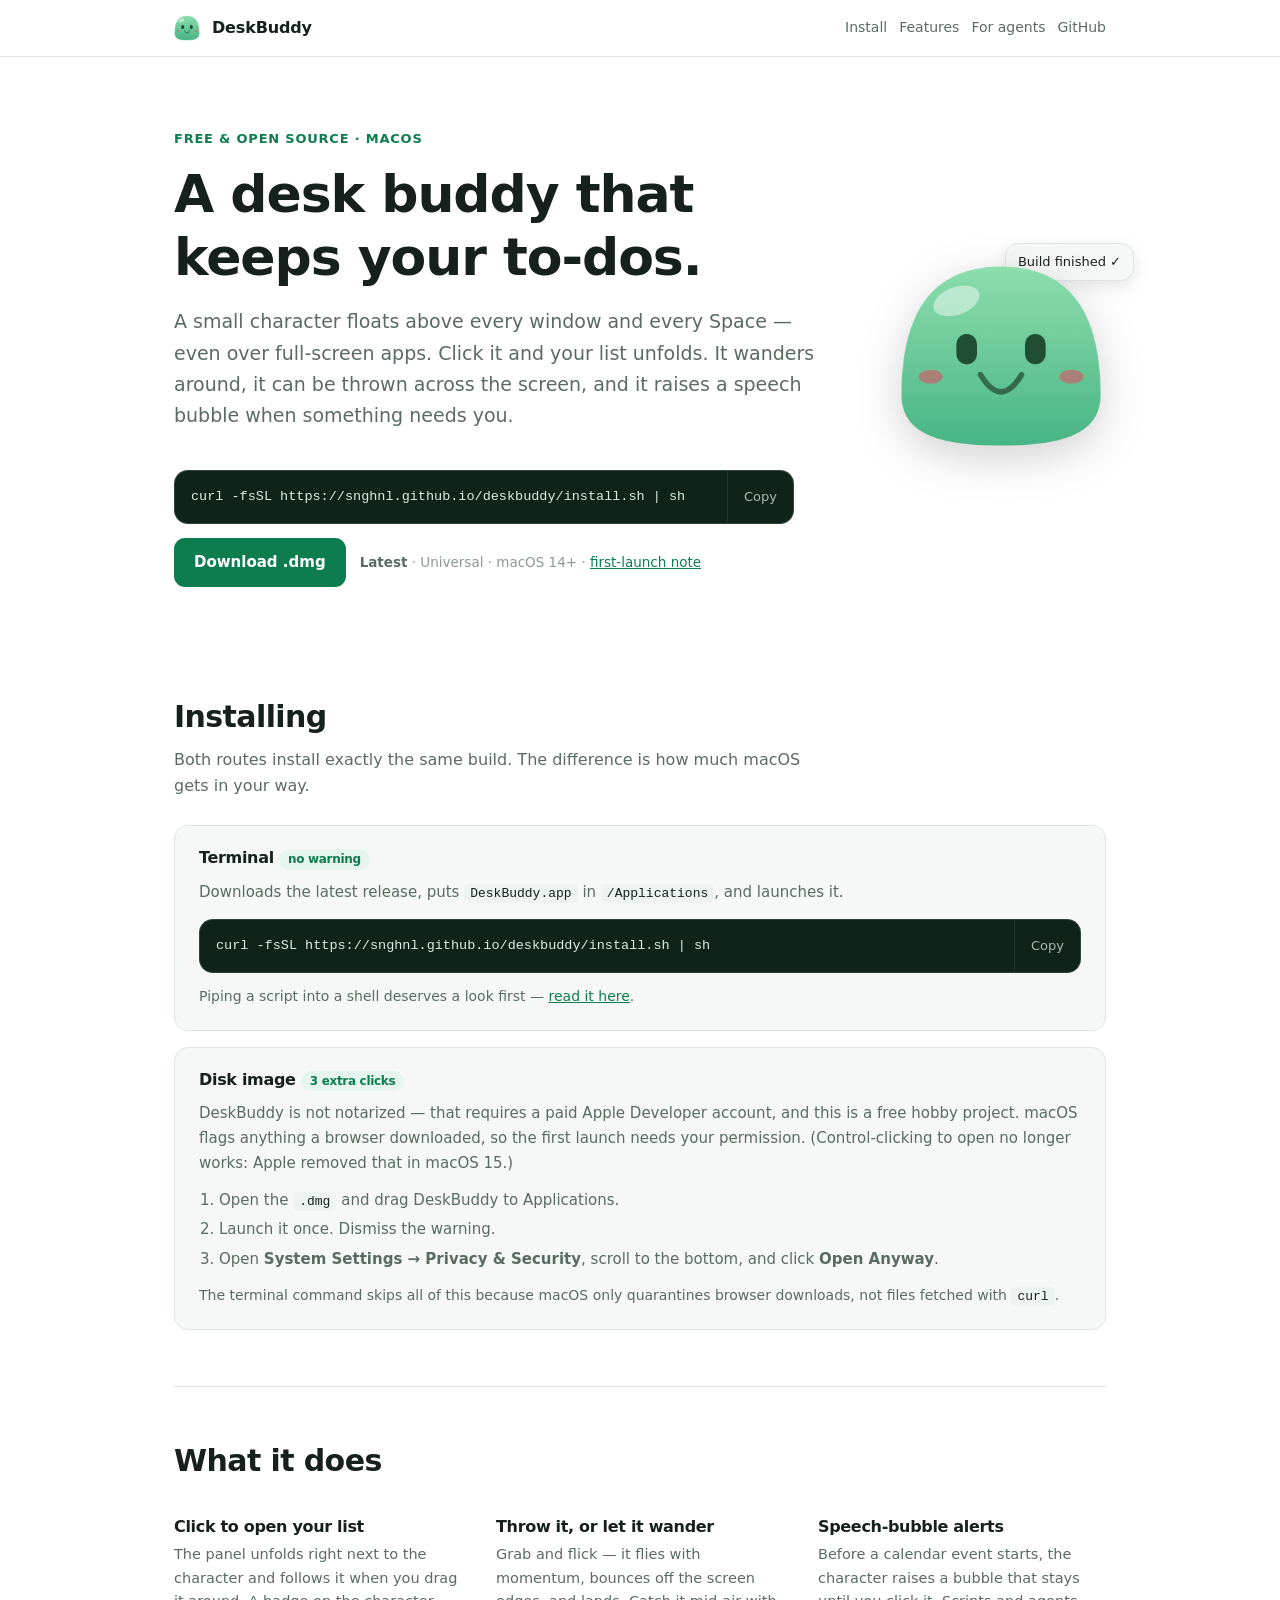
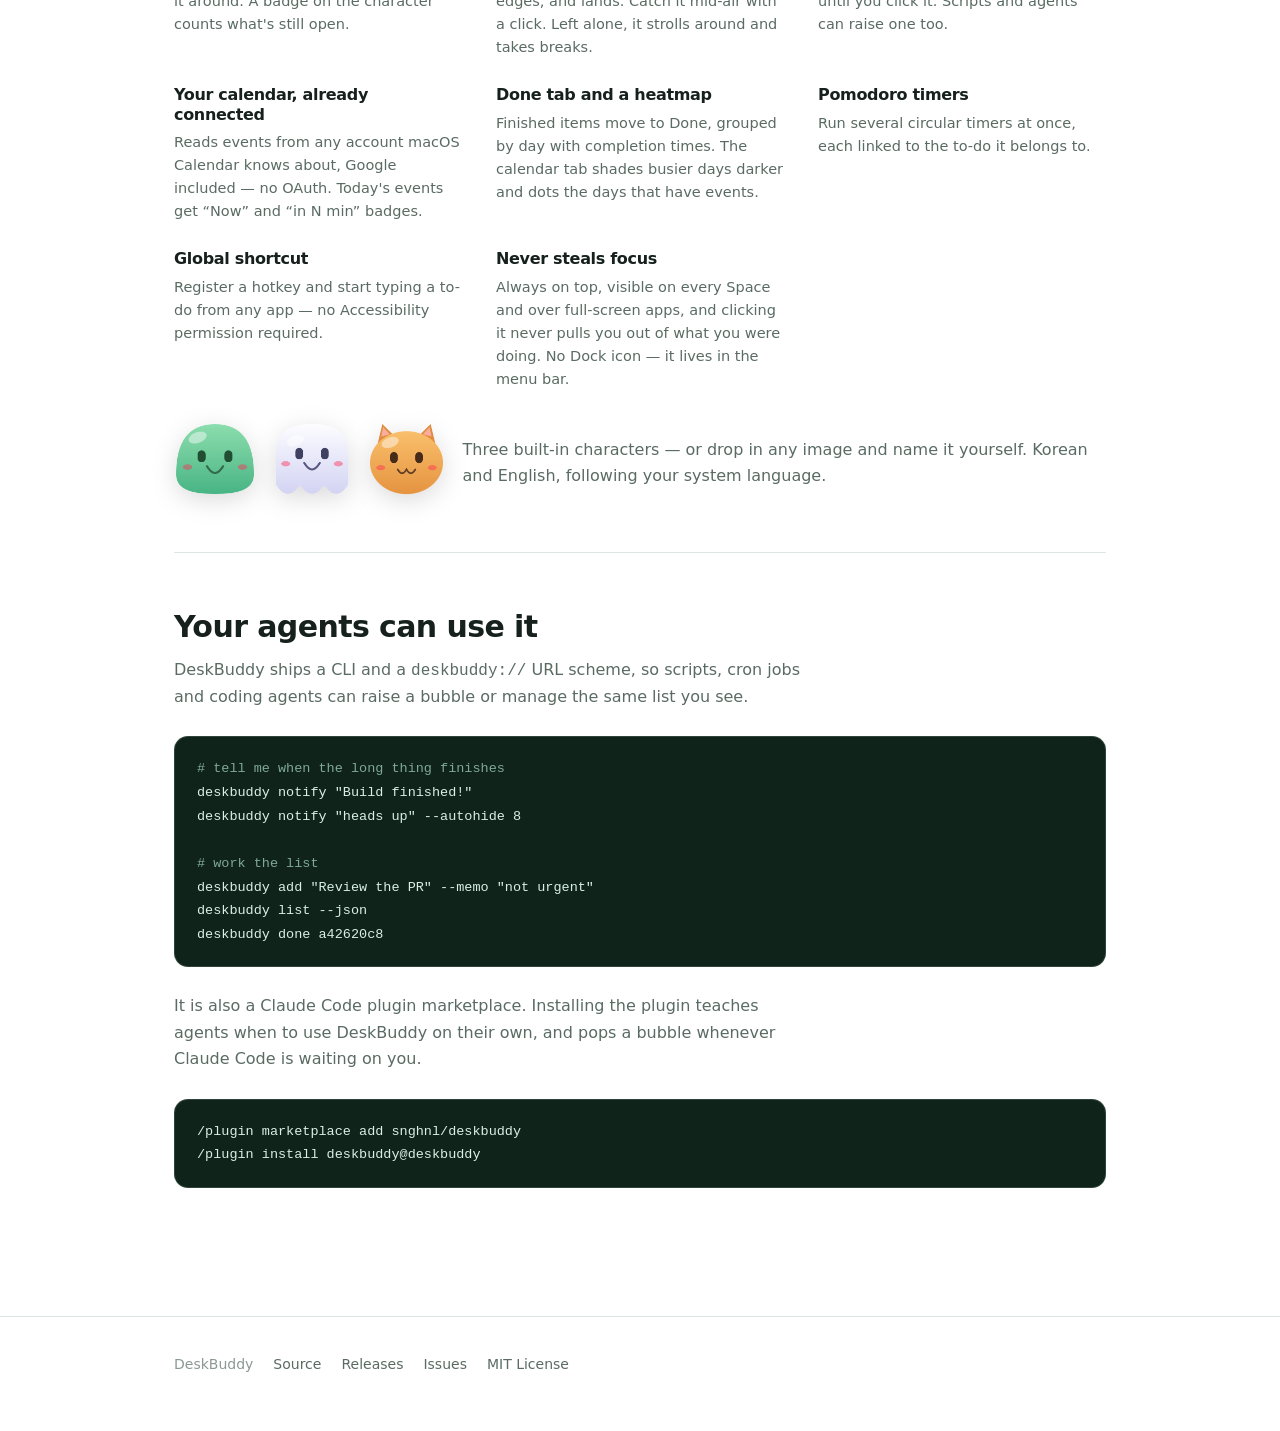
==== docs/index.html @ 6f61ee78 "Ship a .dmg and a website Distribution so far was a zip plus README instructions that no longer work" ====
<!doctype html>
<html lang="en">
<head>
<meta charset="utf-8">
<meta name="viewport" content="width=device-width, initial-scale=1">
<title>DeskBuddy — a desk buddy for your Mac that keeps your to-dos</title>
<meta name="description" content="A small character floats above every window and Space on macOS. Click it and your to-do list unfolds. Free, open source, and scriptable from the command line.">
<link rel="icon" href="assets/slime.png">
<link rel="apple-touch-icon" href="assets/slime.png">
<meta property="og:type" content="website">
<meta property="og:title" content="DeskBuddy">
<meta property="og:description" content="A small character floats above every window and Space on macOS. Click it and your to-do list unfolds.">
<meta property="og:image" content="https://snghnl.github.io/deskbuddy/assets/og.jpg">
<meta property="og:url" content="https://snghnl.github.io/deskbuddy/">
<meta name="twitter:card" content="summary_large_image">

<style>
:root {
  color-scheme: light dark;
  --bg: #ffffff;
  --bg-soft: #f6f8f7;
  --bg-sunk: #eef2f0;
  --fg: #16201c;
  --fg-dim: #5a6b63;
  --fg-faint: #8a9993;
  --line: #dfe6e2;
  --accent: #0d7d4f;
  --accent-fg: #ffffff;
  --accent-soft: #e6f5ee;
  --code-bg: #10231b;
  --code-fg: #d8efe4;
  --radius: 14px;
  --maxw: 980px;
}
@media (prefers-color-scheme: dark) {
  :root {
    --bg: #0e1412;
    --bg-soft: #141c19;
    --bg-sunk: #1a2421;
    --fg: #e8f0ec;
    --fg-dim: #a3b3ab;
    --fg-faint: #788880;
    --line: #26332e;
    --accent: #58cf96;
    --accent-fg: #06180f;
    --accent-soft: #153023;
    --code-bg: #08120e;
    --code-fg: #cfe9dd;
  }
}

* { box-sizing: border-box; }
html { scroll-behavior: smooth; }
@media (prefers-reduced-motion: reduce) { html { scroll-behavior: auto; } }

body {
  margin: 0;
  background: var(--bg);
  color: var(--fg);
  font: 16px/1.65 -apple-system, BlinkMacSystemFont, "SF Pro Text", "Segoe UI", system-ui, sans-serif;
  -webkit-font-smoothing: antialiased;
}
.wrap { max-width: var(--maxw); margin: 0 auto; padding: 0 24px; }
a { color: var(--accent); }
h1, h2, h3 { line-height: 1.2; letter-spacing: -0.02em; margin: 0; }
code, kbd { font-family: ui-monospace, SFMono-Regular, "SF Mono", Menlo, monospace; }

/* ---- nav ---- */
nav {
  position: sticky; top: 0; z-index: 10;
  background: color-mix(in srgb, var(--bg) 88%, transparent);
  backdrop-filter: saturate(160%) blur(12px);
  border-bottom: 1px solid var(--line);
}
nav .wrap { display: flex; align-items: center; gap: 12px; height: 56px; }
nav img { width: 26px; height: 26px; }
nav .name { font-weight: 650; letter-spacing: -0.01em; }
.spacer { flex: 1; }
nav a { color: var(--fg-dim); text-decoration: none; font-size: 14px; font-weight: 500; }
nav a:hover { color: var(--fg); }

/* ---- hero ---- */
header { padding: 68px 0 56px; }
.hero { display: grid; grid-template-columns: 1fr auto; gap: 48px; align-items: center; }
@media (max-width: 760px) { .hero { grid-template-columns: 1fr; gap: 28px; } }

.eyebrow {
  display: inline-block; font-size: 13px; font-weight: 600; letter-spacing: 0.06em;
  text-transform: uppercase; color: var(--accent); margin-bottom: 14px;
}
h1 { font-size: clamp(34px, 5.2vw, 52px); font-weight: 700; }
.lede { font-size: clamp(17px, 2vw, 19px); color: var(--fg-dim); margin: 18px 0 0; max-width: 34em; }

/* the character, floating the way it does on screen */
.buddy { position: relative; width: 210px; justify-self: center; }
.buddy img { width: 100%; display: block; filter: drop-shadow(0 12px 22px rgb(0 0 0 / 0.18)); animation: bob 3.6s ease-in-out infinite; }
.buddy .bubble {
  position: absolute; top: -18px; right: -28px;
  background: var(--bg-soft); border: 1px solid var(--line); color: var(--fg);
  border-radius: 13px; padding: 7px 12px; font-size: 13px; white-space: nowrap;
  box-shadow: 0 6px 18px rgb(0 0 0 / 0.10); animation: bob 3.6s ease-in-out infinite 0.25s;
}
.buddy .bubble::after {
  content: ""; position: absolute; left: 16px; bottom: -6px; width: 10px; height: 10px;
  background: var(--bg-soft); border-right: 1px solid var(--line); border-bottom: 1px solid var(--line);
  transform: rotate(45deg);
}
@keyframes bob { 0%, 100% { transform: translateY(0); } 50% { transform: translateY(-9px); } }
@media (prefers-reduced-motion: reduce) { .buddy img, .buddy .bubble { animation: none; } }

/* ---- install ---- */
.install { margin-top: 38px; display: grid; gap: 14px; max-width: 620px; }

.cmd {
  display: flex; align-items: stretch; gap: 0;
  background: var(--code-bg); border-radius: var(--radius); overflow: hidden;
  border: 1px solid color-mix(in srgb, var(--code-fg) 16%, transparent);
}
.cmd code {
  flex: 1; min-width: 0; padding: 15px 16px; color: var(--code-fg); font-size: 13.5px;
  overflow-x: auto; white-space: nowrap; scrollbar-width: none;
}
.cmd code::-webkit-scrollbar { display: none; }
.cmd button {
  flex: none; border: 0; border-left: 1px solid rgb(255 255 255 / 0.10);
  background: transparent; color: var(--code-fg); padding: 0 16px; cursor: pointer;
  font: inherit; font-size: 13px; opacity: 0.75;
}
.cmd button:hover { opacity: 1; background: rgb(255 255 255 / 0.06); }

.row { display: flex; flex-wrap: wrap; align-items: center; gap: 14px; }
.btn {
  display: inline-flex; align-items: center; gap: 9px;
  background: var(--accent); color: var(--accent-fg); text-decoration: none;
  font-weight: 600; font-size: 15px; padding: 12px 20px; border-radius: 11px;
  transition: transform 0.12s ease, filter 0.12s ease;
}
.btn:hover { filter: brightness(1.07); transform: translateY(-1px); }
.btn.ghost {
  background: transparent; color: var(--fg); border: 1px solid var(--line); font-weight: 500;
}
.meta { font-size: 13.5px; color: var(--fg-faint); }
.meta b { color: var(--fg-dim); font-weight: 600; }

.tag {
  display: inline-block; font-size: 12px; font-weight: 600; padding: 3px 9px;
  border-radius: 999px; background: var(--accent-soft); color: var(--accent);
}

/* ---- sections ---- */
section { padding: 56px 0; border-top: 1px solid var(--line); }
section:first-of-type { border-top: 0; }
h2 { font-size: clamp(24px, 3.4vw, 30px); font-weight: 680; }
.sub { color: var(--fg-dim); margin: 12px 0 0; max-width: 40em; }

.note + .note { margin-top: 16px; }
.note {
  margin-top: 26px; background: var(--bg-soft); border: 1px solid var(--line);
  border-radius: var(--radius); padding: 22px 24px;
}
.note h3 { font-size: 16px; font-weight: 640; }
.note p { margin: 10px 0 0; color: var(--fg-dim); font-size: 15px; }
.note ol { margin: 12px 0 0; padding-left: 20px; color: var(--fg-dim); font-size: 15px; }
.note li { margin: 5px 0; }
.note :is(p, li) code { background: var(--bg-sunk); padding: 2px 6px; border-radius: 5px; font-size: 13px; color: var(--fg); }

.grid { display: grid; grid-template-columns: repeat(auto-fit, minmax(250px, 1fr)); gap: 26px 34px; margin-top: 38px; }
.feat h3 { font-size: 16px; font-weight: 640; }
.feat p { margin: 7px 0 0; color: var(--fg-dim); font-size: 14.5px; line-height: 1.6; }

pre {
  background: var(--code-bg); color: var(--code-fg); border-radius: var(--radius);
  padding: 20px 22px; overflow-x: auto; font-size: 13.5px; line-height: 1.75; margin: 26px 0 0;
  border: 1px solid color-mix(in srgb, var(--code-fg) 16%, transparent);
}
pre .c { color: #7fa896; }

.chars { display: flex; gap: 18px; align-items: flex-end; margin-top: 30px; }
.chars img { height: 74px; filter: drop-shadow(0 6px 12px rgb(0 0 0 / 0.14)); }

footer { border-top: 1px solid var(--line); margin-top: 72px; padding: 36px 0 56px; color: var(--fg-faint); font-size: 14px; }
footer .wrap { display: flex; flex-wrap: wrap; gap: 8px 20px; align-items: center; }
footer a { color: var(--fg-dim); text-decoration: none; }
footer a:hover { color: var(--fg); text-decoration: underline; }

:focus-visible { outline: 2px solid var(--accent); outline-offset: 3px; border-radius: 4px; }
</style>
</head>
<body>

<nav>
  <div class="wrap">
    <img src="assets/slime.png" alt="">
    <span class="name">DeskBuddy</span>
    <span class="spacer"></span>
    <a href="#install">Install</a>
    <a href="#features">Features</a>
    <a href="#agents">For agents</a>
    <a href="https://github.com/snghnl/deskbuddy">GitHub</a>
  </div>
</nav>

<header>
  <div class="wrap hero">
    <div>
      <span class="eyebrow">Free &amp; open source · macOS</span>
      <h1>A desk buddy that keeps your to-dos.</h1>
      <p class="lede">
        A small character floats above every window and every Space — even over full-screen
        apps. Click it and your list unfolds. It wanders around, it can be thrown across the
        screen, and it raises a speech bubble when something needs you.
      </p>

      <div class="install">
        <div class="cmd">
          <code id="oneliner">curl -fsSL https://snghnl.github.io/deskbuddy/install.sh | sh</code>
          <button type="button" data-copy="#oneliner">Copy</button>
        </div>
        <div class="row">
          <a class="btn" href="https://github.com/snghnl/deskbuddy/releases/latest/download/DeskBuddy.dmg">
            Download .dmg
          </a>
          <span class="meta">
            <b id="version">Latest</b> · Universal · macOS 14+ ·
            <a href="#install">first-launch note</a>
          </span>
        </div>
      </div>
    </div>

    <div class="buddy">
      <div class="bubble">Build finished ✓</div>
      <img src="assets/slime.png" alt="DeskBuddy's slime character, smiling">
    </div>
  </div>
</header>

<div class="wrap">

<section id="install">
  <h2>Installing</h2>
  <p class="sub">
    Both routes install exactly the same build. The difference is how much macOS gets in your way.
  </p>

  <div class="note">
    <h3>Terminal <span class="tag">no warning</span></h3>
    <p>
      Downloads the latest release, puts <code>DeskBuddy.app</code> in <code>/Applications</code>,
      and launches it.
    </p>
    <div class="cmd" style="margin-top:14px">
      <code id="oneliner2">curl -fsSL https://snghnl.github.io/deskbuddy/install.sh | sh</code>
      <button type="button" data-copy="#oneliner2">Copy</button>
    </div>
    <p style="margin-top:12px; font-size:14px">
      Piping a script into a shell deserves a look first —
      <a href="https://github.com/snghnl/deskbuddy/blob/main/docs/install.sh">read it here</a>.
    </p>
  </div>

  <div class="note">
    <h3>Disk image <span class="tag">3 extra clicks</span></h3>
    <p>
      DeskBuddy is not notarized — that requires a paid Apple Developer account, and this is a
      free hobby project. macOS flags anything a browser downloaded, so the first launch needs
      your permission. (Control-clicking to open no longer works: Apple removed that in macOS 15.)
    </p>
    <ol>
      <li>Open the <code>.dmg</code> and drag DeskBuddy to Applications.</li>
      <li>Launch it once. Dismiss the warning.</li>
      <li>Open <b>System Settings → Privacy &amp; Security</b>, scroll to the bottom, and click
        <b>Open Anyway</b>.</li>
    </ol>
    <p style="margin-top:12px; font-size:14px">
      The terminal command skips all of this because macOS only quarantines browser downloads,
      not files fetched with <code>curl</code>.
    </p>
  </div>
</section>

<section id="features">
  <h2>What it does</h2>
  <div class="grid">
    <div class="feat">
      <h3>Click to open your list</h3>
      <p>The panel unfolds right next to the character and follows it when you drag it around.
        A badge on the character counts what's still open.</p>
    </div>
    <div class="feat">
      <h3>Throw it, or let it wander</h3>
      <p>Grab and flick — it flies with momentum, bounces off the screen edges, and lands.
        Catch it mid-air with a click. Left alone, it strolls around and takes breaks.</p>
    </div>
    <div class="feat">
      <h3>Speech-bubble alerts</h3>
      <p>Before a calendar event starts, the character raises a bubble that stays until you
        click it. Scripts and agents can raise one too.</p>
    </div>
    <div class="feat">
      <h3>Your calendar, already connected</h3>
      <p>Reads events from any account macOS Calendar knows about, Google included — no OAuth.
        Today's events get “Now” and “in N min” badges.</p>
    </div>
    <div class="feat">
      <h3>Done tab and a heatmap</h3>
      <p>Finished items move to Done, grouped by day with completion times. The calendar tab
        shades busier days darker and dots the days that have events.</p>
    </div>
    <div class="feat">
      <h3>Pomodoro timers</h3>
      <p>Run several circular timers at once, each linked to the to-do it belongs to.</p>
    </div>
    <div class="feat">
      <h3>Global shortcut</h3>
      <p>Register a hotkey and start typing a to-do from any app — no Accessibility permission
        required.</p>
    </div>
    <div class="feat">
      <h3>Never steals focus</h3>
      <p>Always on top, visible on every Space and over full-screen apps, and clicking it never
        pulls you out of what you were doing. No Dock icon — it lives in the menu bar.</p>
    </div>
  </div>

  <div class="chars">
    <img src="assets/slime.png" alt="Slime character">
    <img src="assets/ghost.png" alt="Ghost character">
    <img src="assets/cat.png" alt="Cat character">
    <p class="sub" style="margin:0 0 6px">Three built-in characters — or drop in any image and
      name it yourself. Korean and English, following your system language.</p>
  </div>
</section>

<section id="agents">
  <h2>Your agents can use it</h2>
  <p class="sub">
    DeskBuddy ships a CLI and a <code>deskbuddy://</code> URL scheme, so scripts, cron jobs and
    coding agents can raise a bubble or manage the same list you see.
  </p>

<pre><span class="c"># tell me when the long thing finishes</span>
deskbuddy notify "Build finished!"
deskbuddy notify "heads up" --autohide 8

<span class="c"># work the list</span>
deskbuddy add "Review the PR" --memo "not urgent"
deskbuddy list --json
deskbuddy done a42620c8</pre>

  <p class="sub" style="margin-top:26px">
    It is also a Claude Code plugin marketplace. Installing the plugin teaches agents when to
    use DeskBuddy on their own, and pops a bubble whenever Claude Code is waiting on you.
  </p>

<pre>/plugin marketplace add snghnl/deskbuddy
/plugin install deskbuddy@deskbuddy</pre>
</section>

</div>

<footer>
  <div class="wrap">
    <span>DeskBuddy</span>
    <a href="https://github.com/snghnl/deskbuddy">Source</a>
    <a href="https://github.com/snghnl/deskbuddy/releases">Releases</a>
    <a href="https://github.com/snghnl/deskbuddy/issues">Issues</a>
    <a href="https://github.com/snghnl/deskbuddy/blob/main/LICENSE">MIT License</a>
    <span class="spacer"></span>
  </div>
</footer>

<script>
// Copy buttons. If the clipboard API is unavailable the command is still selectable.
for (const btn of document.querySelectorAll("[data-copy]")) {
  btn.addEventListener("click", async () => {
    const text = document.querySelector(btn.dataset.copy).textContent.trim();
    try {
      await navigator.clipboard.writeText(text);
      const was = btn.textContent;
      btn.textContent = "Copied";
      setTimeout(() => { btn.textContent = was; }, 1400);
    } catch {
      btn.textContent = "Press ⌘C";
    }
  });
}

// Show the latest version. Purely decorative — the download link is static, so a
// rate-limited or offline API call costs nothing.
fetch("https://api.github.com/repos/snghnl/deskbuddy/releases/latest")
  .then((r) => (r.ok ? r.json() : Promise.reject()))
  .then((d) => { if (d.tag_name) document.getElementById("version").textContent = d.tag_name; })
  .catch(() => {});
</script>

</body>
</html>
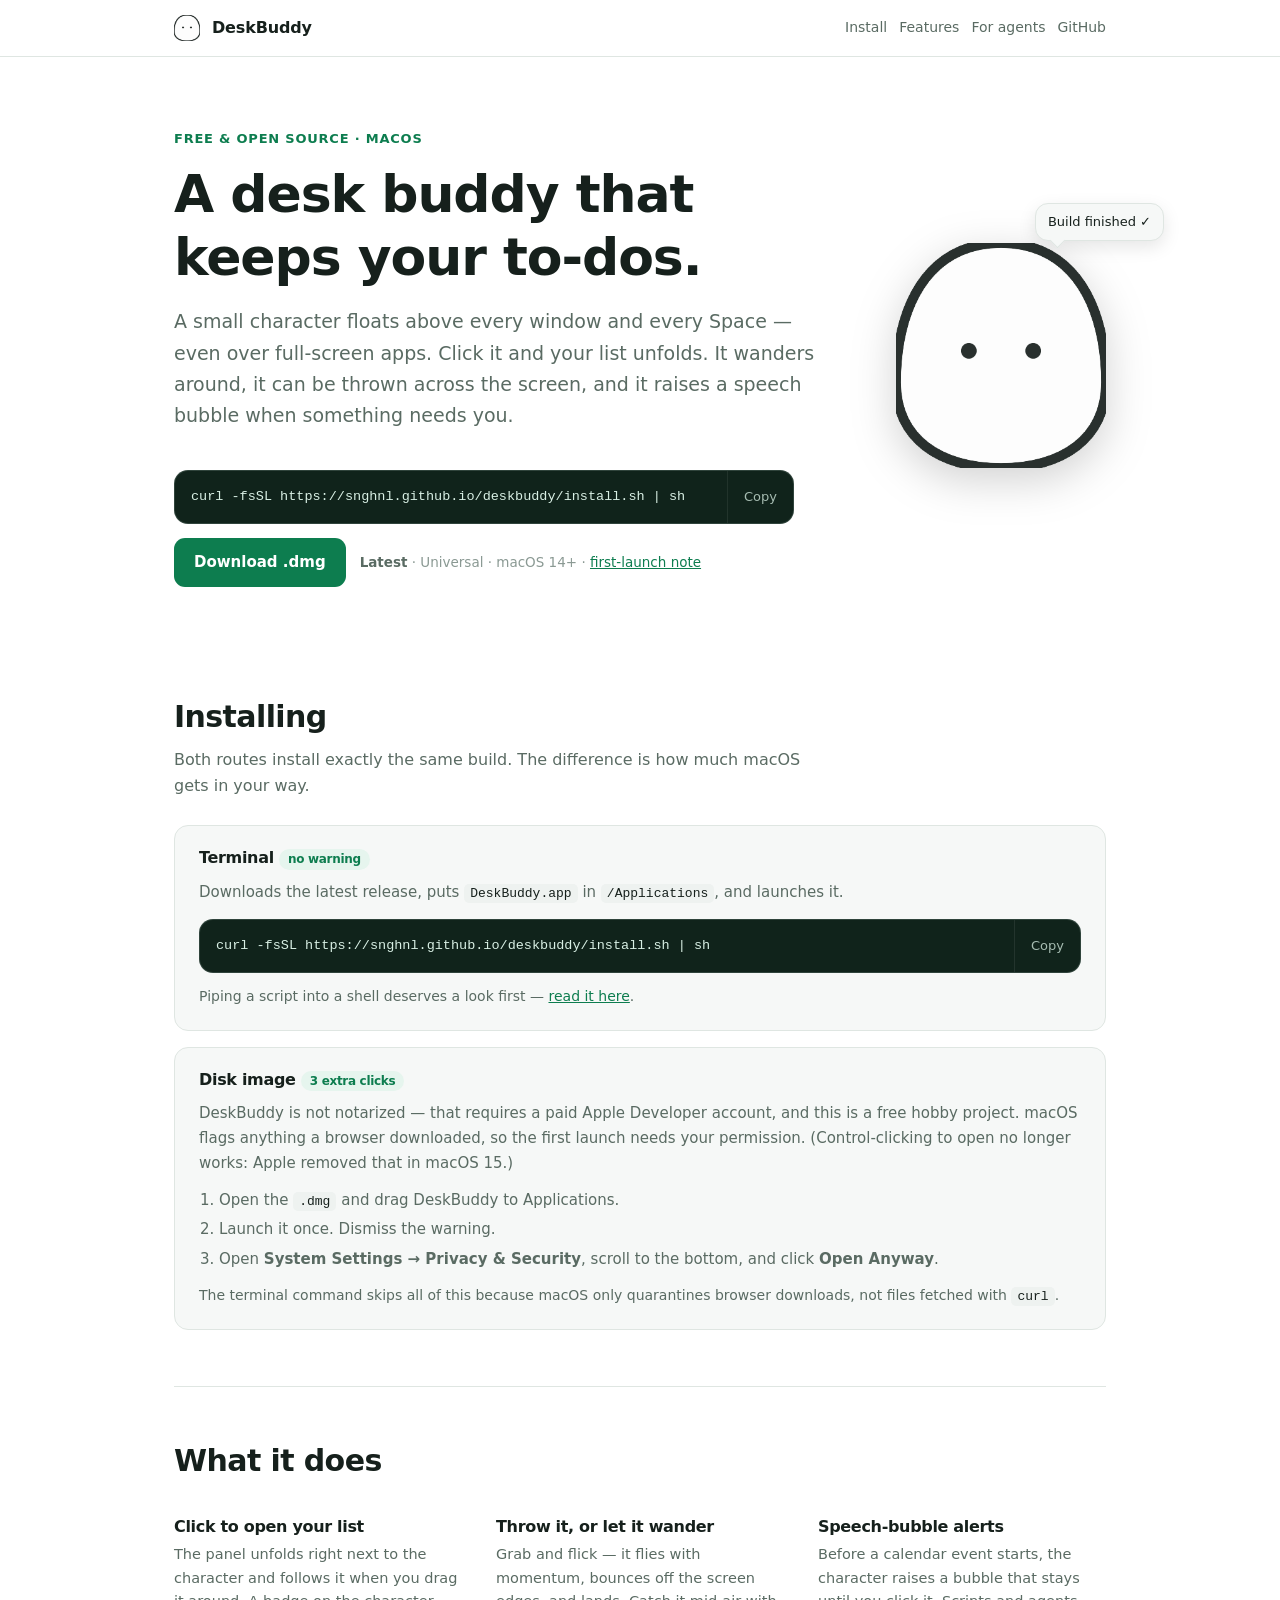
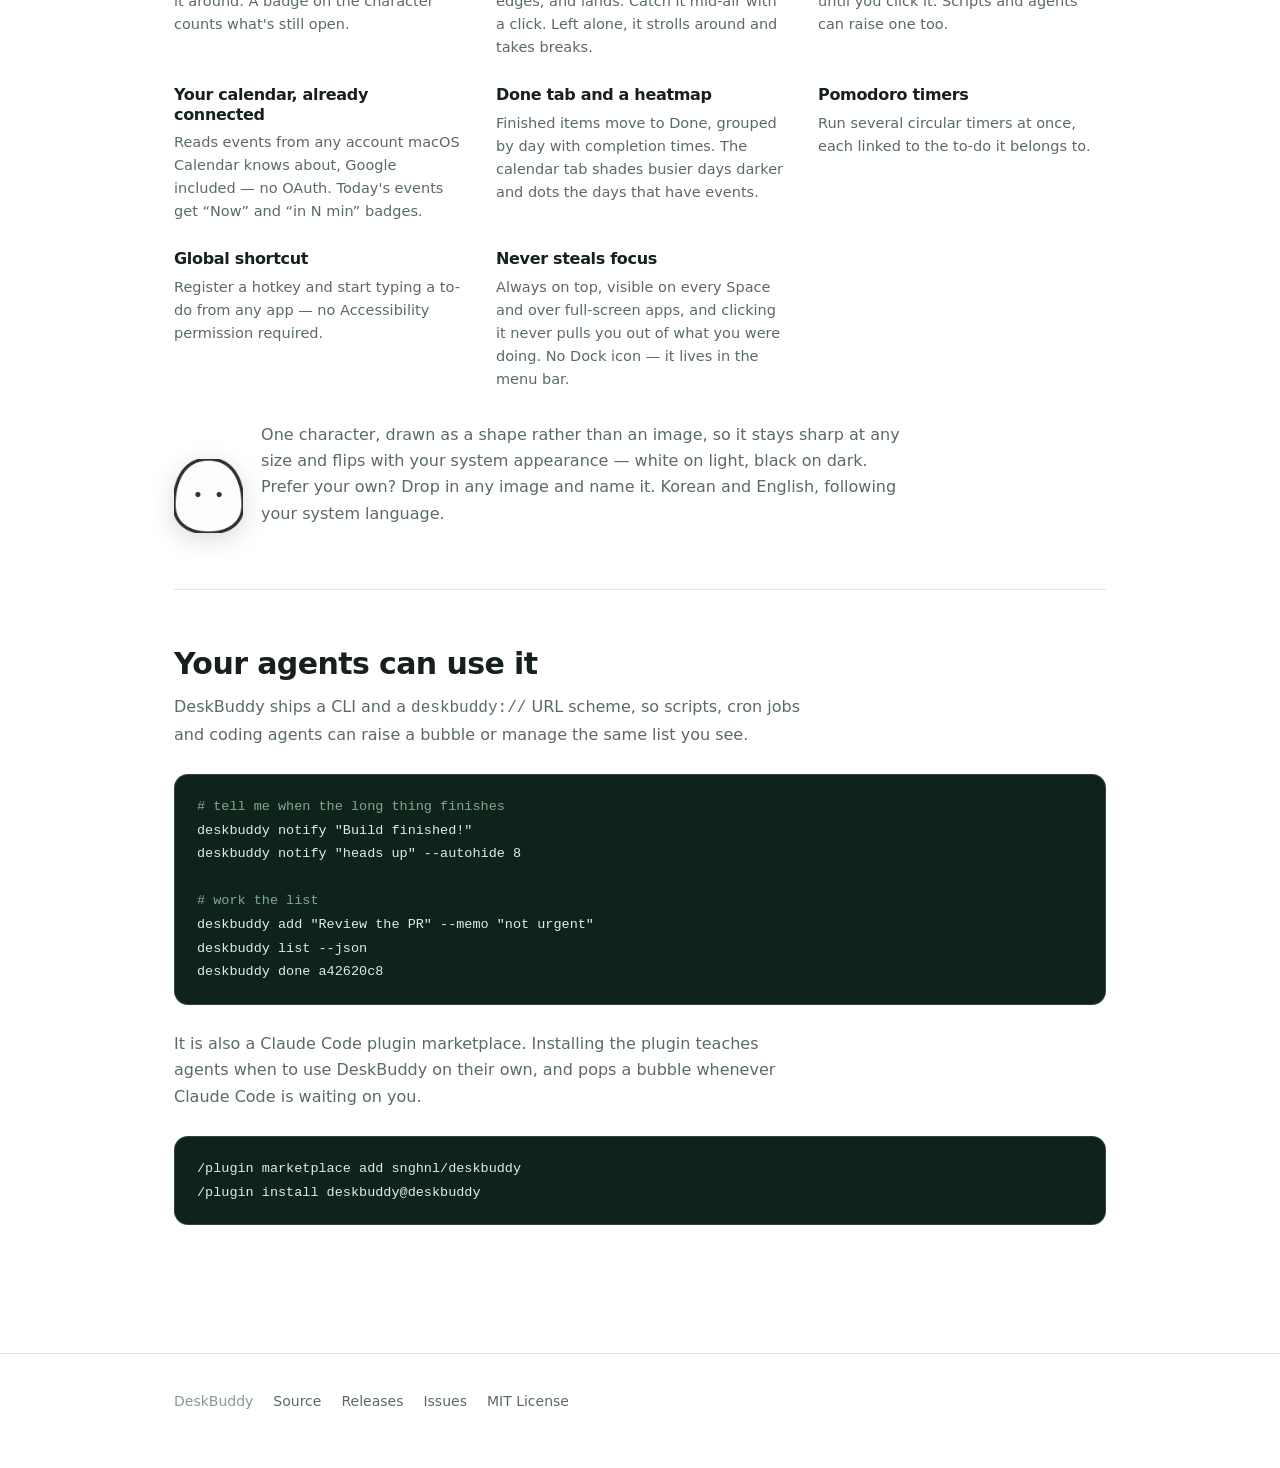
==== commit 6b7066f8: "Replace the character with a single line-art buddy The slime, ghost and cat were three unrelated mas" ====
--- a/docs/index.html
+++ b/docs/index.html
@@ -5,8 +5,9 @@
 <meta name="viewport" content="width=device-width, initial-scale=1">
 <title>DeskBuddy — a desk buddy for your Mac that keeps your to-dos</title>
 <meta name="description" content="A small character floats above every window and Space on macOS. Click it and your to-do list unfolds. Free, open source, and scriptable from the command line.">
-<link rel="icon" href="assets/slime.png">
-<link rel="apple-touch-icon" href="assets/slime.png">
+<link rel="icon" href="assets/buddy-light.png" media="(prefers-color-scheme: light)">
+<link rel="icon" href="assets/buddy-dark.png" media="(prefers-color-scheme: dark)">
+<link rel="apple-touch-icon" href="assets/buddy-light.png">
 <meta property="og:type" content="website">
 <meta property="og:title" content="DeskBuddy">
 <meta property="og:description" content="A small character floats above every window and Space on macOS. Click it and your to-do list unfolds.">
@@ -93,9 +94,15 @@
 
 /* the character, floating the way it does on screen */
 .buddy { position: relative; width: 210px; justify-self: center; }
+.buddy img.dark, nav img.dark { display: none; }
+@media (prefers-color-scheme: dark) {
+  .buddy img.light, nav img.light { display: none; }
+  .buddy img.dark, nav img.dark { display: block; }
+  nav img.dark { display: inline-block; }
+}
 .buddy img { width: 100%; display: block; filter: drop-shadow(0 12px 22px rgb(0 0 0 / 0.18)); animation: bob 3.6s ease-in-out infinite; }
 .buddy .bubble {
-  position: absolute; top: -18px; right: -28px;
+  position: absolute; top: -40px; right: -58px; z-index: 2;
   background: var(--bg-soft); border: 1px solid var(--line); color: var(--fg);
   border-radius: 13px; padding: 7px 12px; font-size: 13px; white-space: nowrap;
   box-shadow: 0 6px 18px rgb(0 0 0 / 0.10); animation: bob 3.6s ease-in-out infinite 0.25s;
@@ -177,6 +184,11 @@
 
 .chars { display: flex; gap: 18px; align-items: flex-end; margin-top: 30px; }
 .chars img { height: 74px; filter: drop-shadow(0 6px 12px rgb(0 0 0 / 0.14)); }
+.chars img.dark { display: none; }
+@media (prefers-color-scheme: dark) {
+  .chars img.light { display: none; }
+  .chars img.dark { display: block; }
+}
 
 footer { border-top: 1px solid var(--line); margin-top: 72px; padding: 36px 0 56px; color: var(--fg-faint); font-size: 14px; }
 footer .wrap { display: flex; flex-wrap: wrap; gap: 8px 20px; align-items: center; }
@@ -190,7 +202,8 @@
 
 <nav>
   <div class="wrap">
-    <img src="assets/slime.png" alt="">
+    <img class="light" src="assets/buddy-light.png" alt="">
+    <img class="dark" src="assets/buddy-dark.png" alt="">
     <span class="name">DeskBuddy</span>
     <span class="spacer"></span>
     <a href="#install">Install</a>
@@ -230,7 +243,8 @@
 
     <div class="buddy">
       <div class="bubble">Build finished ✓</div>
-      <img src="assets/slime.png" alt="DeskBuddy's slime character, smiling">
+      <img class="light" src="assets/buddy-light.png" alt="The DeskBuddy character">
+      <img class="dark" src="assets/buddy-dark.png" alt="The DeskBuddy character">
     </div>
   </div>
 </header>
@@ -324,11 +338,12 @@
   </div>
 
   <div class="chars">
-    <img src="assets/slime.png" alt="Slime character">
-    <img src="assets/ghost.png" alt="Ghost character">
-    <img src="assets/cat.png" alt="Cat character">
-    <p class="sub" style="margin:0 0 6px">Three built-in characters — or drop in any image and
-      name it yourself. Korean and English, following your system language.</p>
+    <img class="light" src="assets/buddy-light.png" alt="The character in light appearance">
+    <img class="dark" src="assets/buddy-dark.png" alt="The character in dark appearance">
+    <p class="sub" style="margin:0 0 6px">One character, drawn as a shape rather than an image, so
+      it stays sharp at any size and flips with your system appearance — white on light, black on
+      dark. Prefer your own? Drop in any image and name it. Korean and English, following your
+      system language.</p>
   </div>
 </section>
 
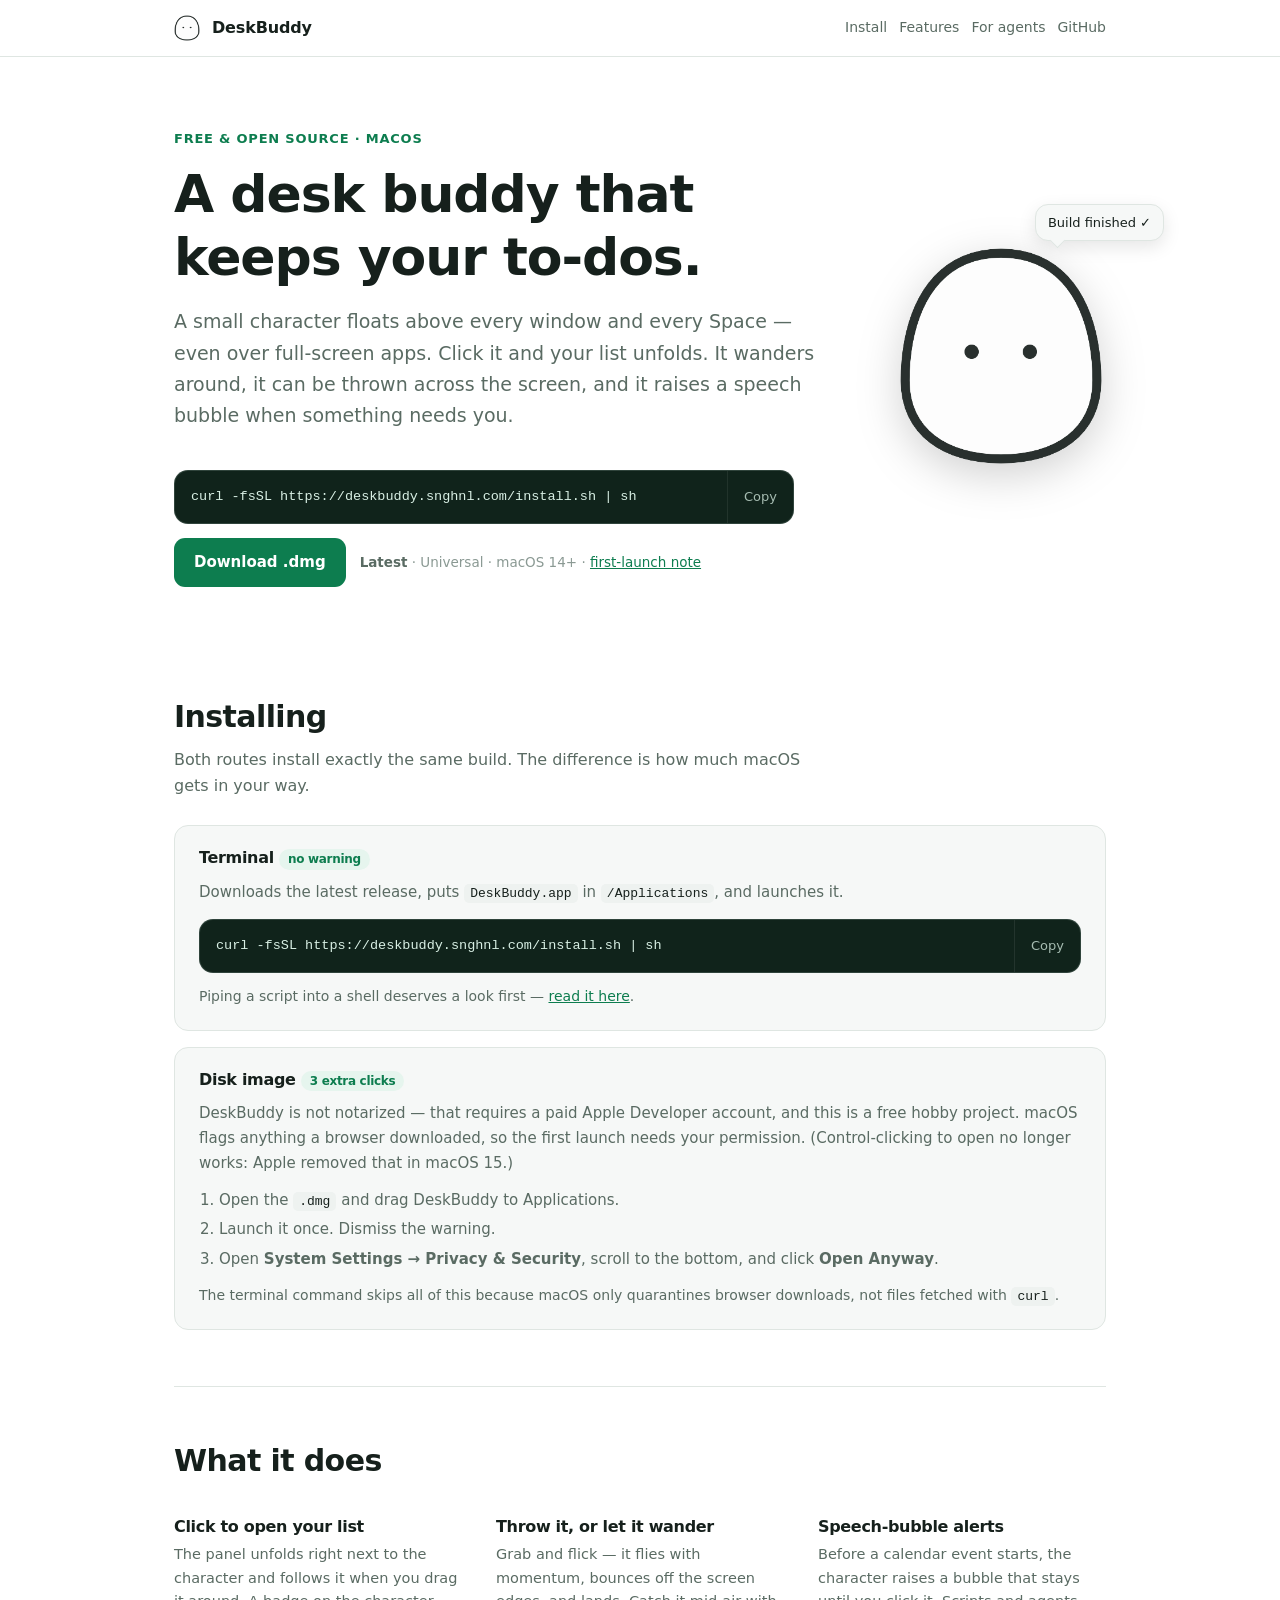
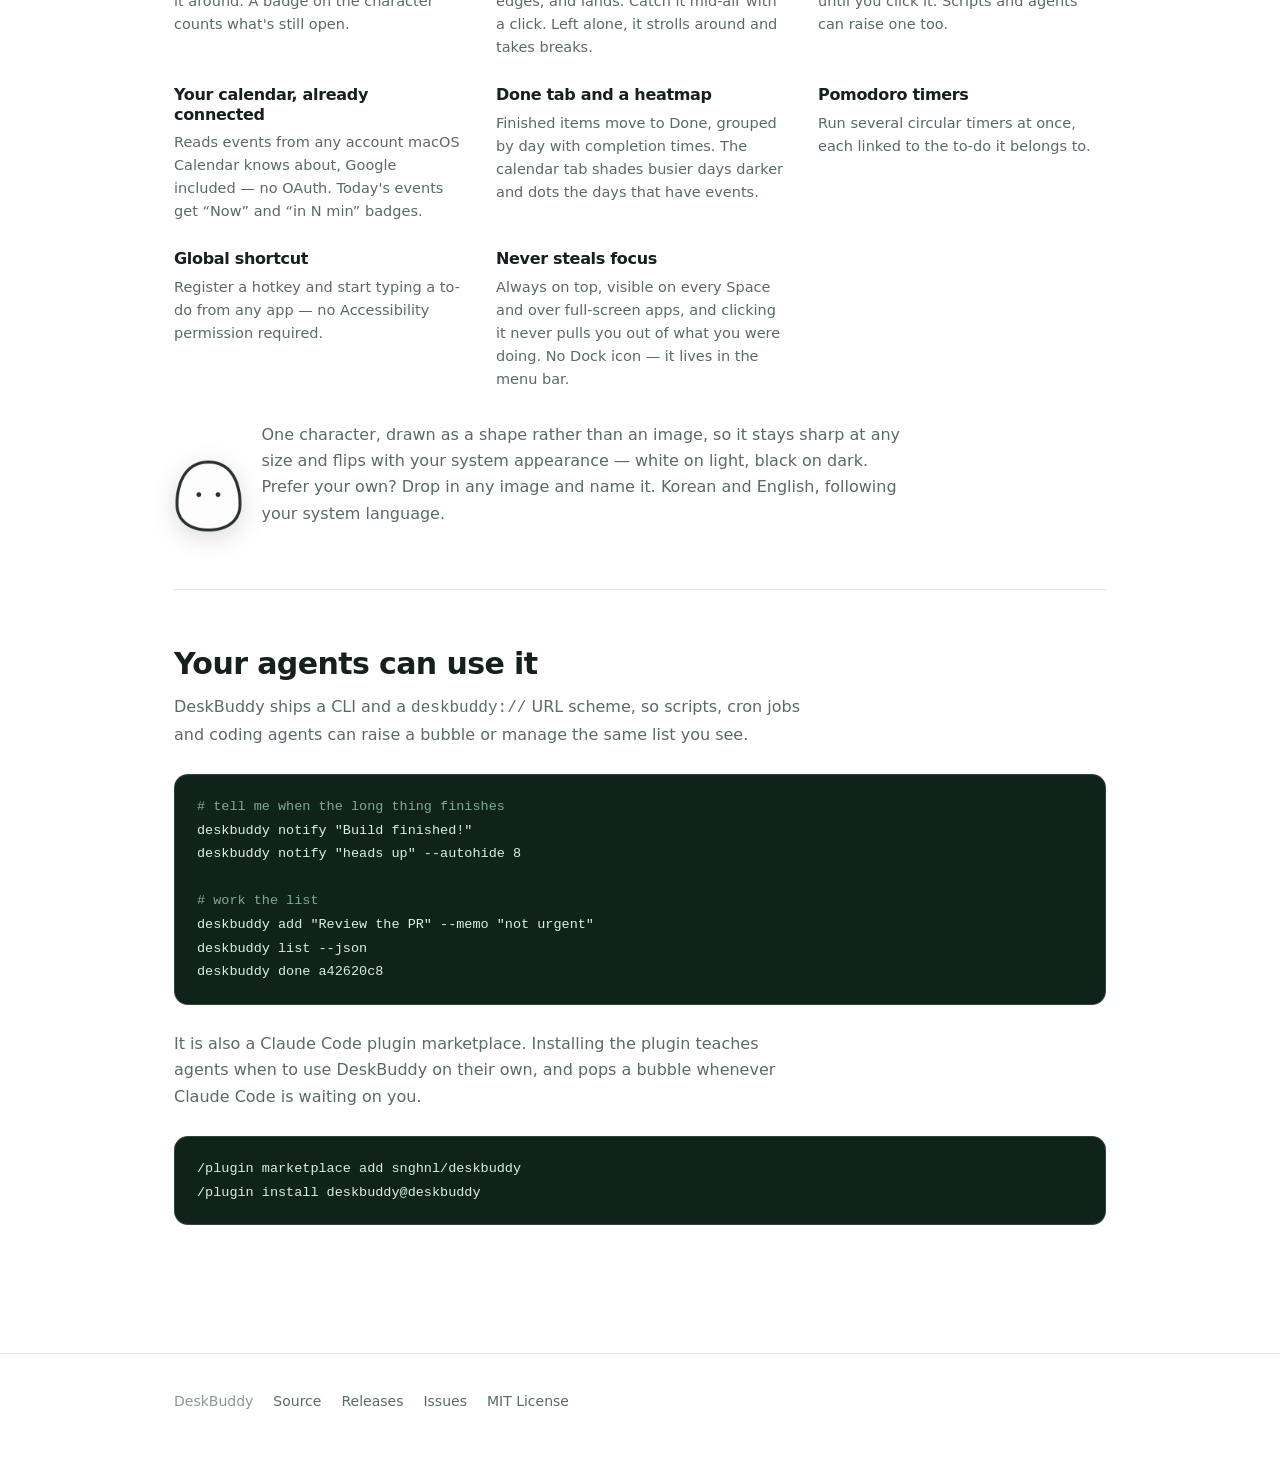
==== commit 952ffb31: "Host the site at deskbuddy.snghnl.com Vercel serves docs/ on the custom domain; GitHub Pages stays e" ====
--- a/docs/index.html
+++ b/docs/index.html
@@ -11,8 +11,8 @@
 <meta property="og:type" content="website">
 <meta property="og:title" content="DeskBuddy">
 <meta property="og:description" content="A small character floats above every window and Space on macOS. Click it and your to-do list unfolds.">
-<meta property="og:image" content="https://snghnl.github.io/deskbuddy/assets/og.jpg">
-<meta property="og:url" content="https://snghnl.github.io/deskbuddy/">
+<meta property="og:image" content="https://deskbuddy.snghnl.com/assets/og.jpg">
+<meta property="og:url" content="https://deskbuddy.snghnl.com/">
 <meta name="twitter:card" content="summary_large_image">
 
 <style>
@@ -226,7 +226,7 @@
 
       <div class="install">
         <div class="cmd">
-          <code id="oneliner">curl -fsSL https://snghnl.github.io/deskbuddy/install.sh | sh</code>
+          <code id="oneliner">curl -fsSL https://deskbuddy.snghnl.com/install.sh | sh</code>
           <button type="button" data-copy="#oneliner">Copy</button>
         </div>
         <div class="row">
@@ -264,7 +264,7 @@
       and launches it.
     </p>
     <div class="cmd" style="margin-top:14px">
-      <code id="oneliner2">curl -fsSL https://snghnl.github.io/deskbuddy/install.sh | sh</code>
+      <code id="oneliner2">curl -fsSL https://deskbuddy.snghnl.com/install.sh | sh</code>
       <button type="button" data-copy="#oneliner2">Copy</button>
     </div>
     <p style="margin-top:12px; font-size:14px">
@@ -409,5 +409,10 @@
   .catch(() => {});
 </script>
 
+<!-- Vercel Web Analytics. Cookieless, and served from a first-party path, so it
+     needs no consent banner. The path is handled by Vercel's edge, so on the
+     github.io mirror this 404s and simply records nothing. -->
+<script defer src="/_vercel/insights/script.js"></script>
+
 </body>
 </html>
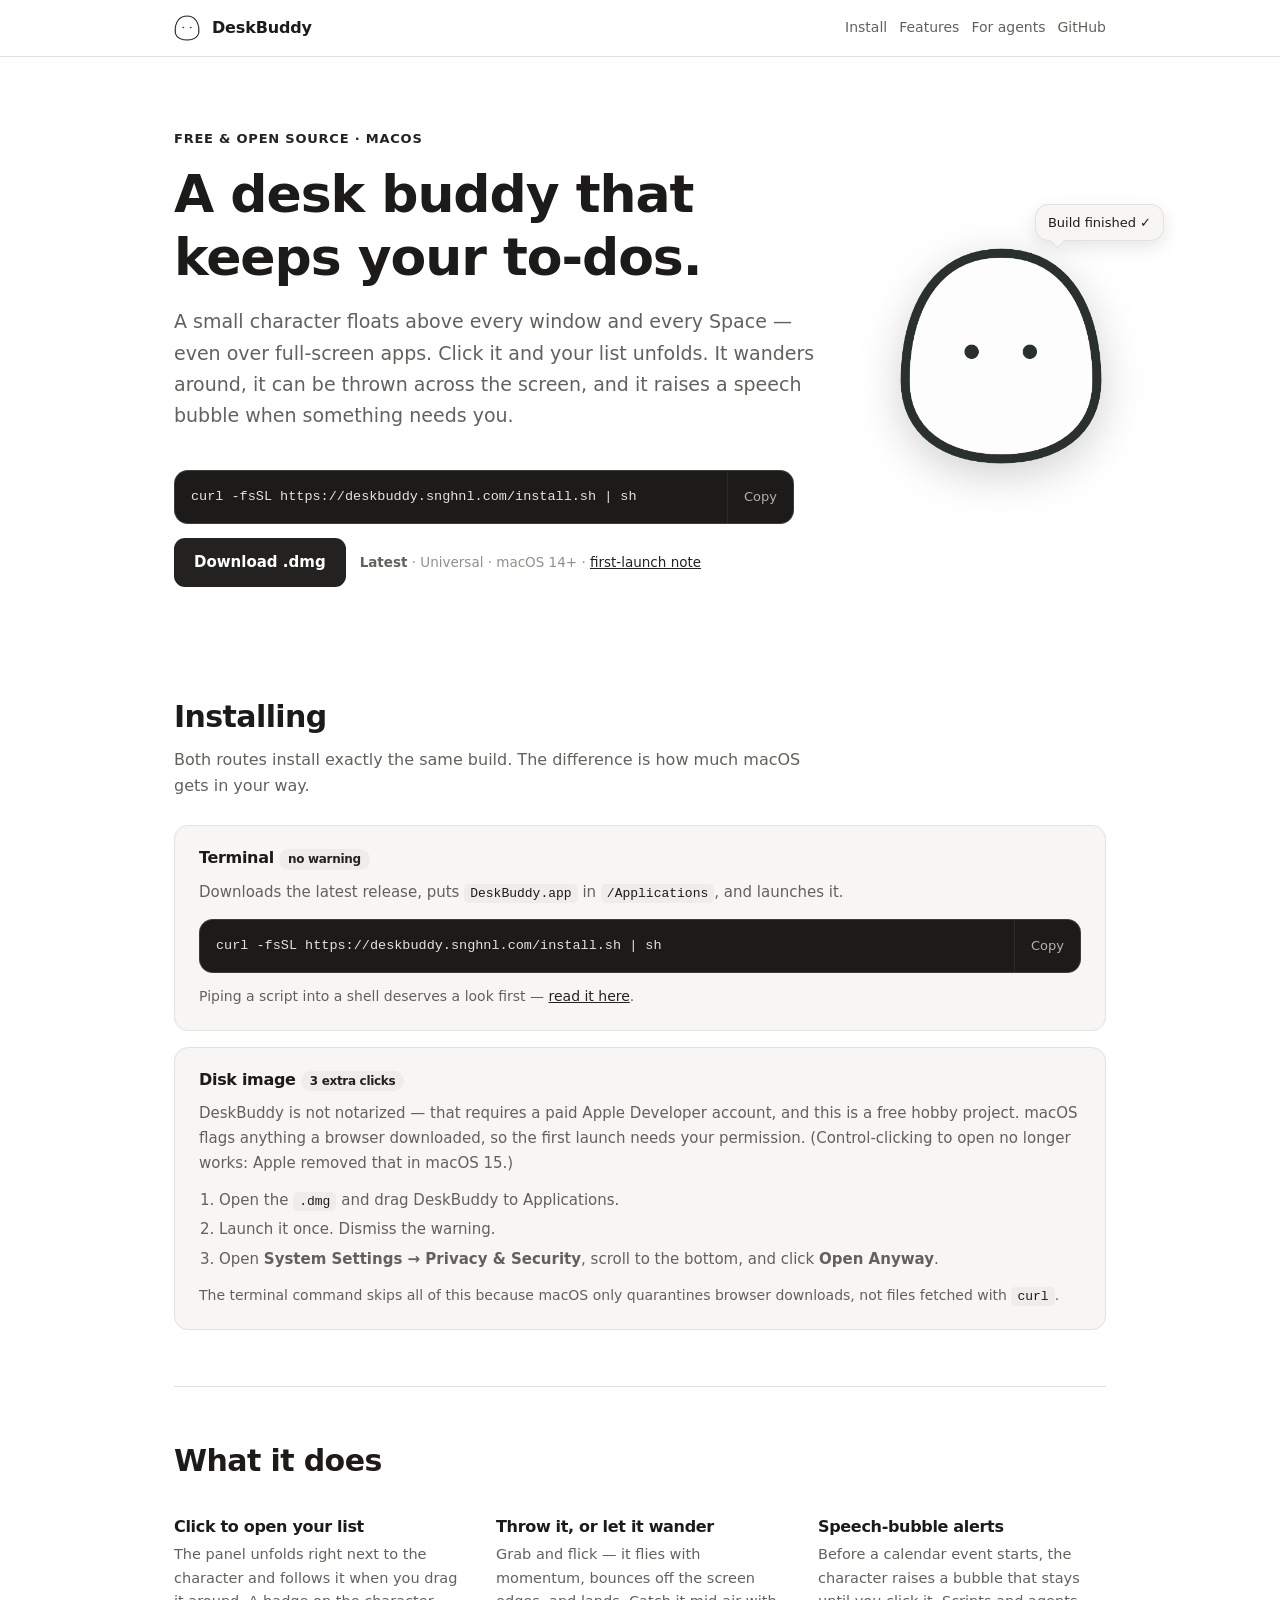
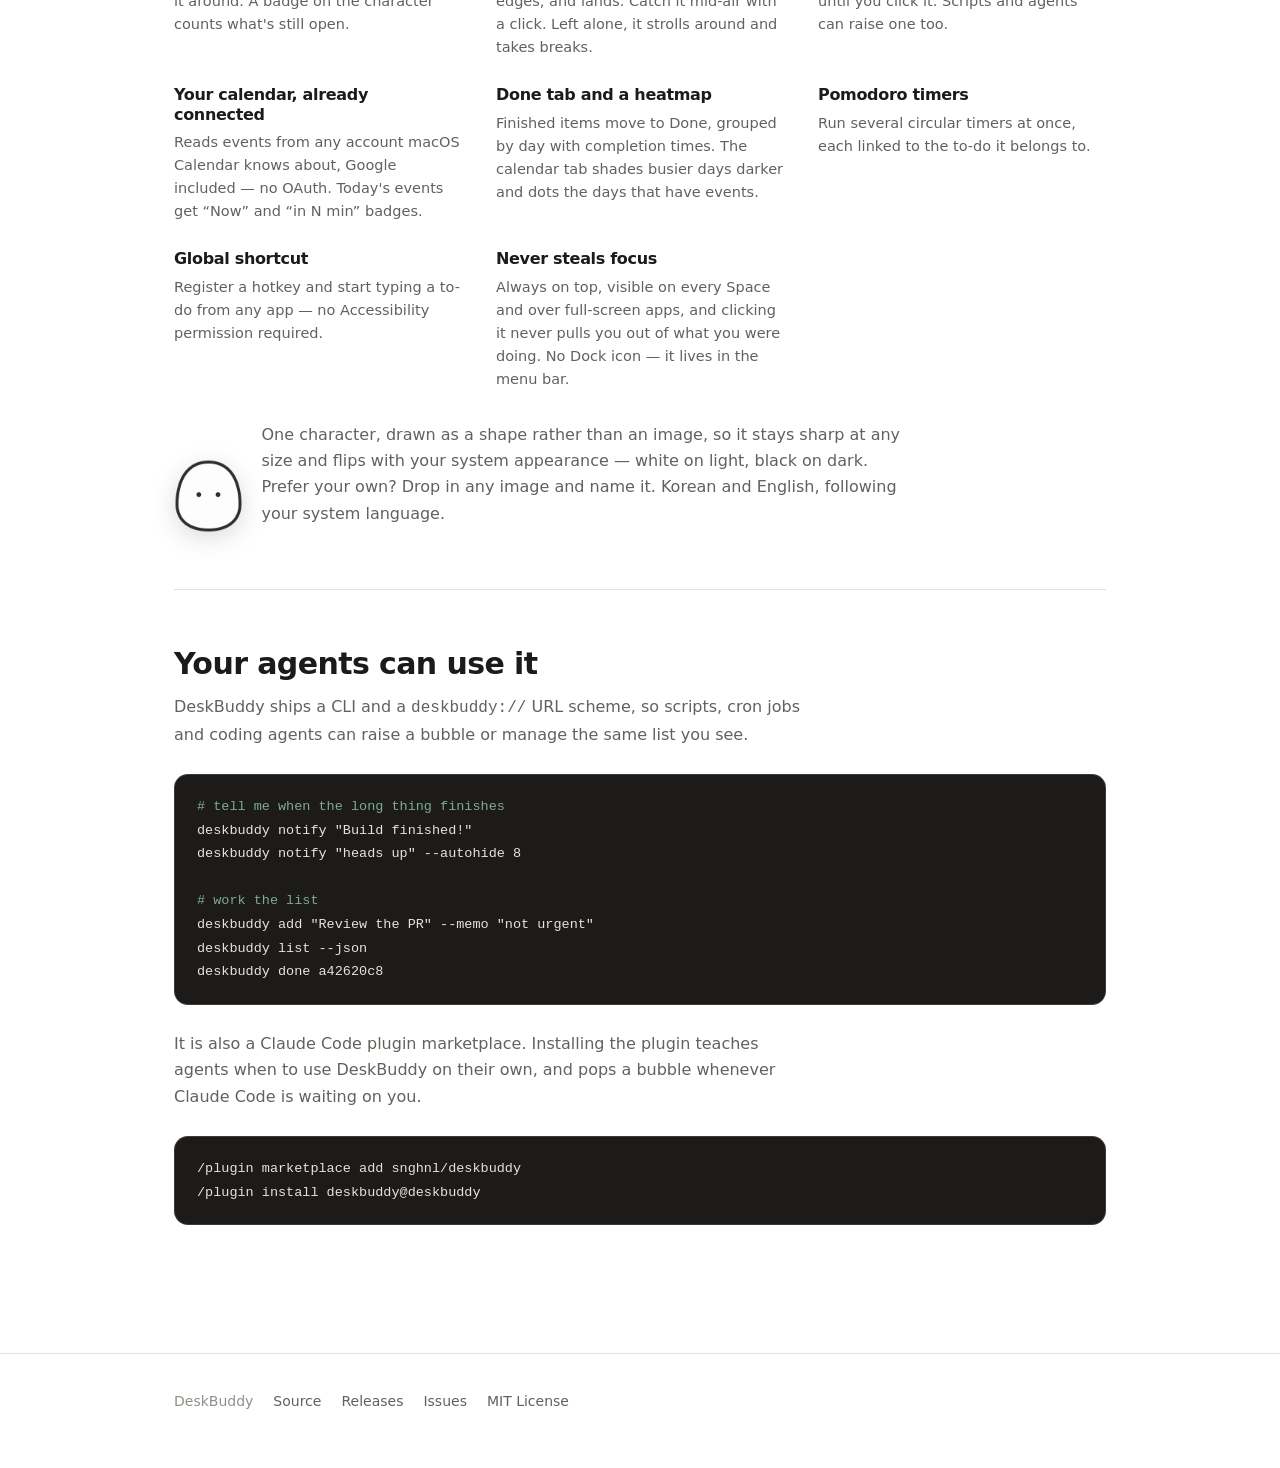
==== commit 8199bb66: "Drop the green accent for neutrals The green came from the slime character, which no longer exists. " ====
--- a/docs/index.html
+++ b/docs/index.html
@@ -5,9 +5,8 @@
 <meta name="viewport" content="width=device-width, initial-scale=1">
 <title>DeskBuddy — a desk buddy for your Mac that keeps your to-dos</title>
 <meta name="description" content="A small character floats above every window and Space on macOS. Click it and your to-do list unfolds. Free, open source, and scriptable from the command line.">
-<link rel="icon" href="assets/buddy-light.png" media="(prefers-color-scheme: light)">
-<link rel="icon" href="assets/buddy-dark.png" media="(prefers-color-scheme: dark)">
-<link rel="apple-touch-icon" href="assets/buddy-light.png">
+<link rel="icon" href="assets/favicon.png">
+<link rel="apple-touch-icon" href="assets/favicon.png">
 <meta property="og:type" content="website">
 <meta property="og:title" content="DeskBuddy">
 <meta property="og:description" content="A small character floats above every window and Space on macOS. Click it and your to-do list unfolds.">
@@ -18,35 +17,38 @@
 <style>
 :root {
   color-scheme: light dark;
+  /* Warm neutrals taken from the character: paper for surfaces, ink for the
+     accent. The green this replaced came from the old slime and no longer
+     matched anything on the page. */
   --bg: #ffffff;
-  --bg-soft: #f6f8f7;
-  --bg-sunk: #eef2f0;
-  --fg: #16201c;
-  --fg-dim: #5a6b63;
-  --fg-faint: #8a9993;
-  --line: #dfe6e2;
-  --accent: #0d7d4f;
+  --bg-soft: #f7f6f4;
+  --bg-sunk: #efedea;
+  --fg: #1c1b19;
+  --fg-dim: #63615c;
+  --fg-faint: #928f89;
+  --line: #e4e1dc;
+  --accent: #232220;
   --accent-fg: #ffffff;
-  --accent-soft: #e6f5ee;
-  --code-bg: #10231b;
-  --code-fg: #d8efe4;
+  --accent-soft: #efedea;
+  --code-bg: #1c1b19;
+  --code-fg: #e6e3dd;
   --radius: 14px;
   --maxw: 980px;
 }
 @media (prefers-color-scheme: dark) {
   :root {
-    --bg: #0e1412;
-    --bg-soft: #141c19;
-    --bg-sunk: #1a2421;
-    --fg: #e8f0ec;
-    --fg-dim: #a3b3ab;
-    --fg-faint: #788880;
-    --line: #26332e;
-    --accent: #58cf96;
-    --accent-fg: #06180f;
-    --accent-soft: #153023;
-    --code-bg: #08120e;
-    --code-fg: #cfe9dd;
+    --bg: #121110;
+    --bg-soft: #1a1917;
+    --bg-sunk: #232120;
+    --fg: #ecebe7;
+    --fg-dim: #a8a59e;
+    --fg-faint: #7c7973;
+    --line: #2e2b28;
+    --accent: #f0efec;
+    --accent-fg: #191817;
+    --accent-soft: #2a2724;
+    --code-bg: #0c0b0a;
+    --code-fg: #ded9d1;
   }
 }
 
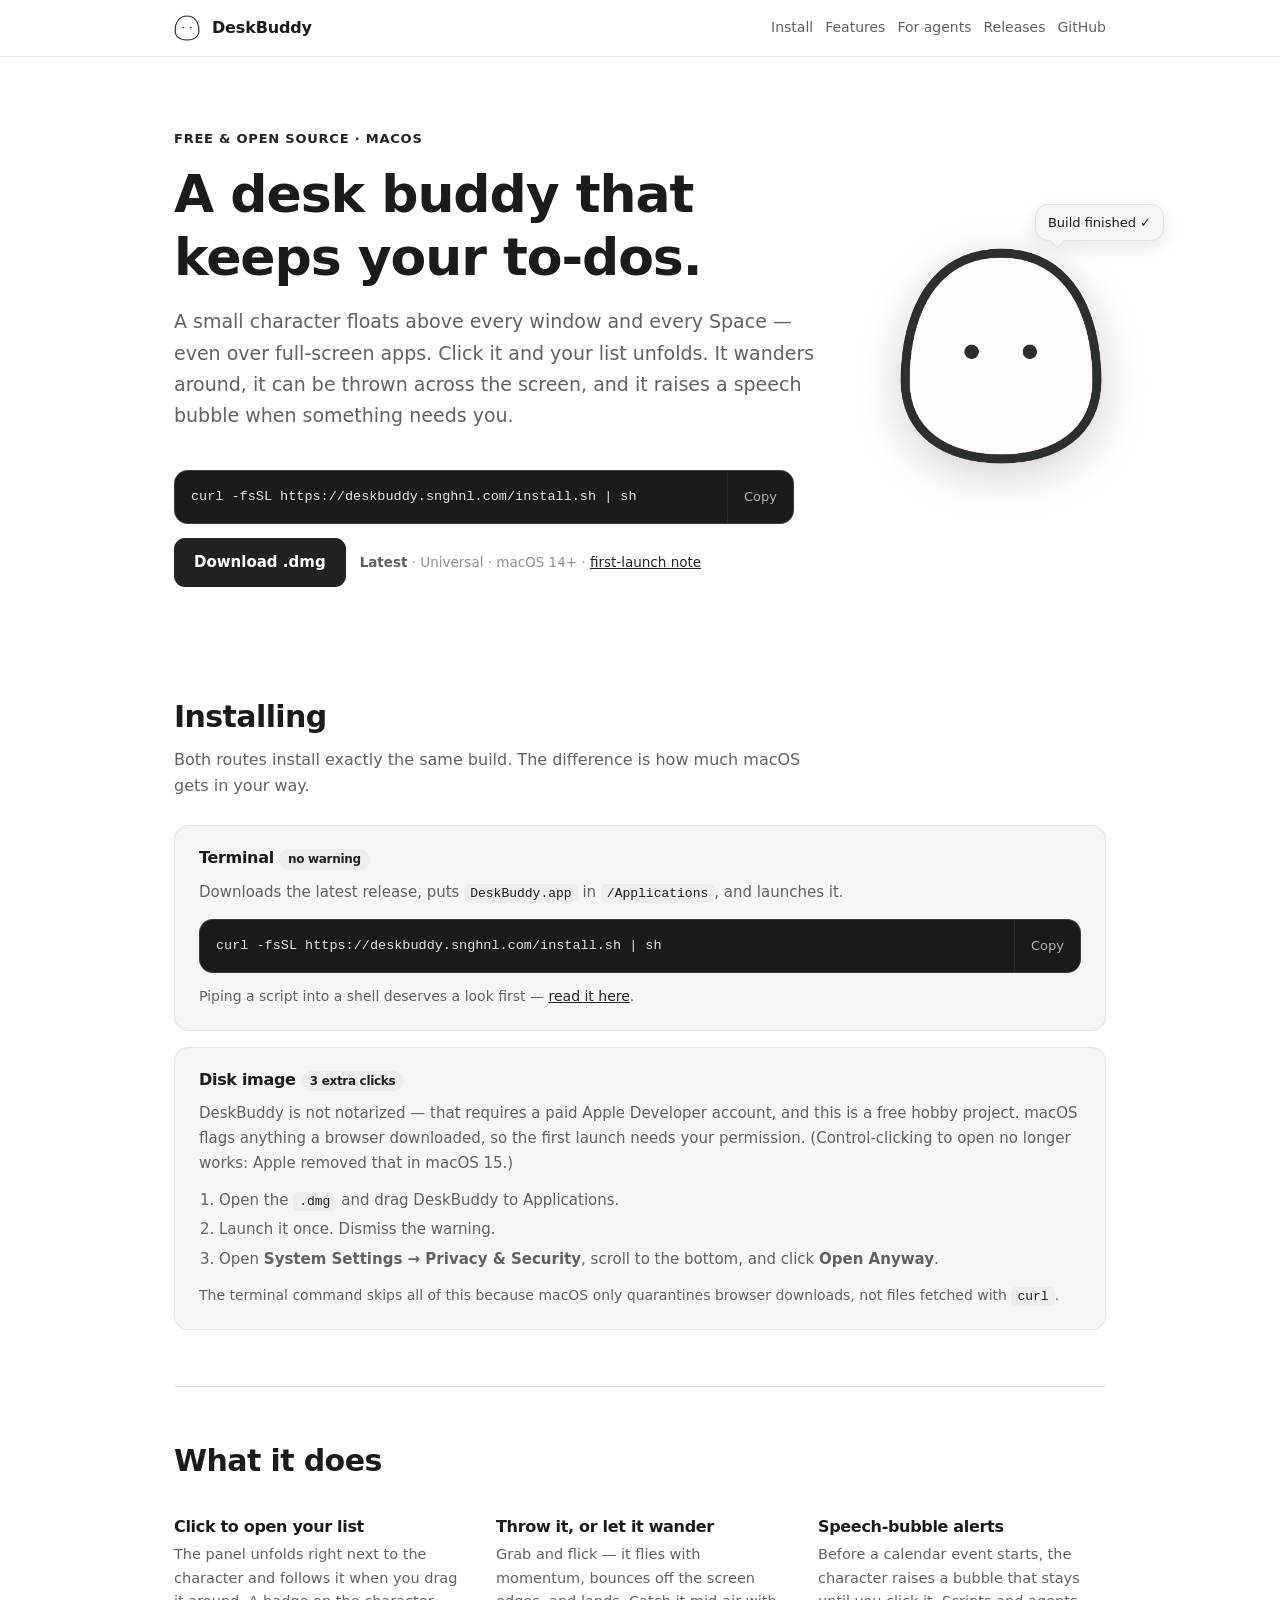
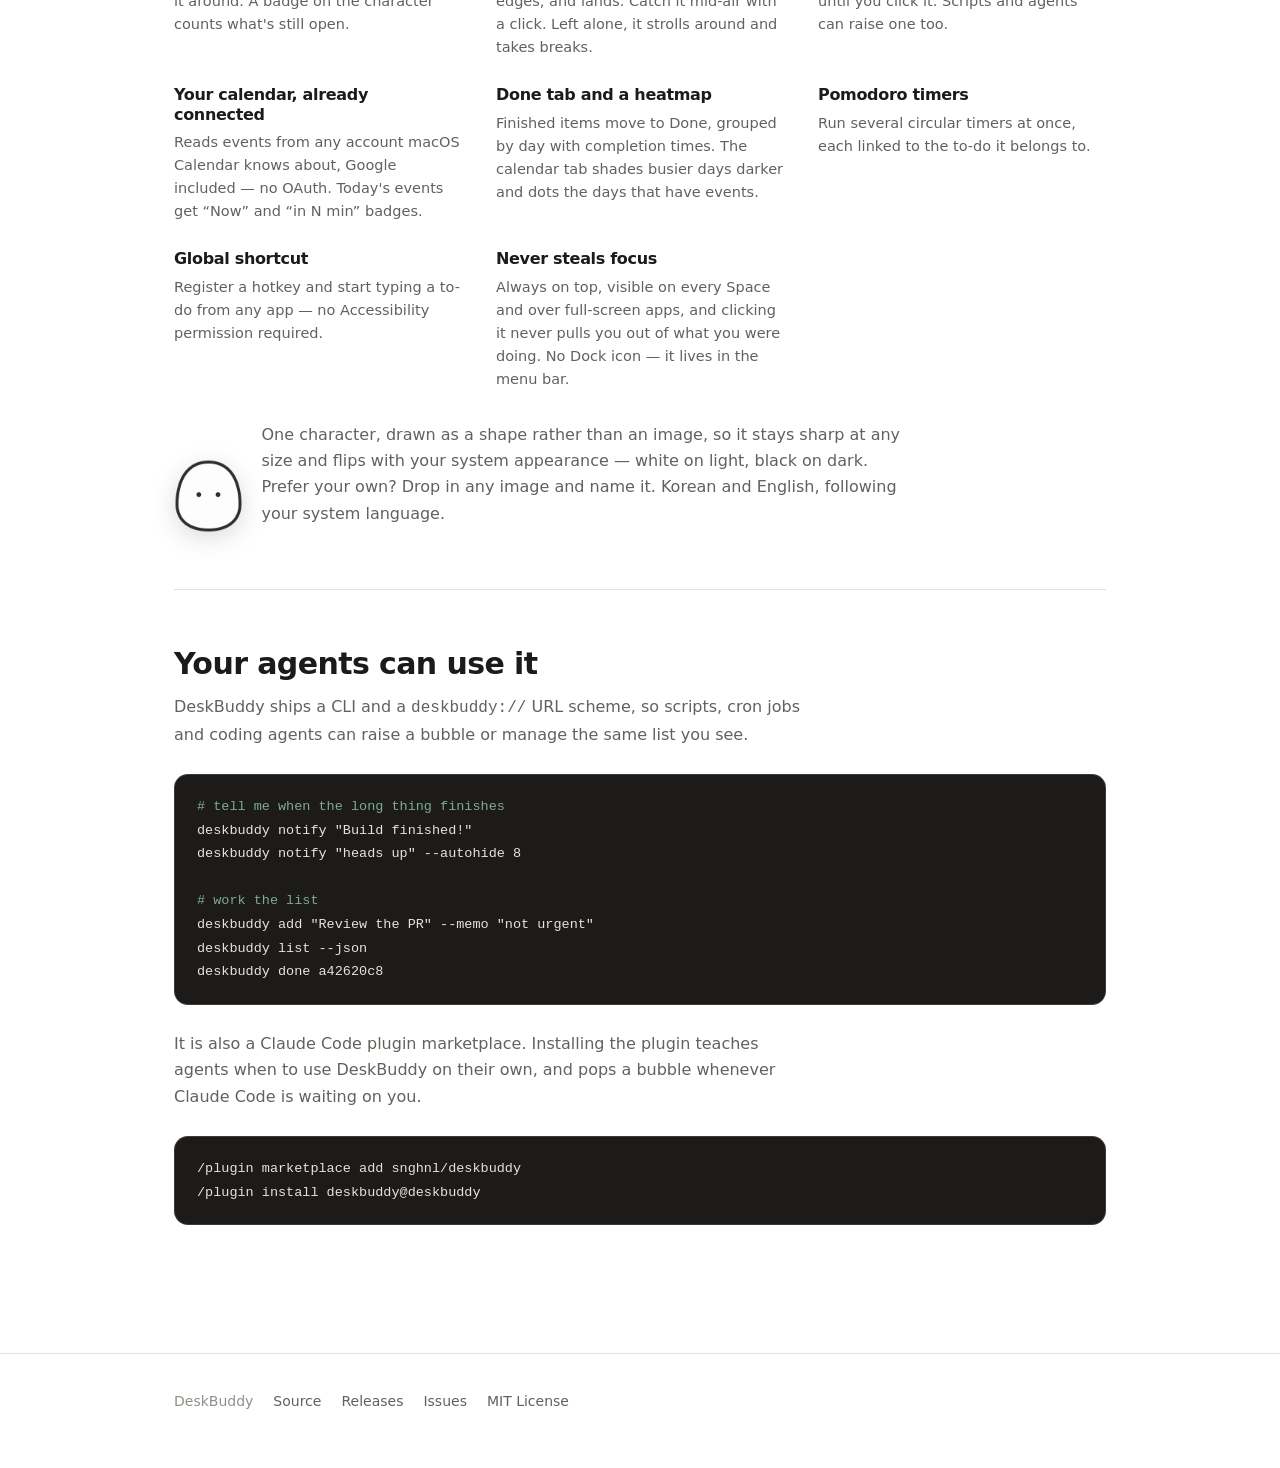
==== commit 3fc3d7ee: "Put the changelog on the site instead of sending people to GitHub The site linked out to GitHub when" ====
--- a/docs/index.html
+++ b/docs/index.html
@@ -14,191 +14,7 @@
 <meta property="og:url" content="https://deskbuddy.snghnl.com/">
 <meta name="twitter:card" content="summary_large_image">
 
-<style>
-:root {
-  color-scheme: light dark;
-  /* Warm neutrals taken from the character: paper for surfaces, ink for the
-     accent. The green this replaced came from the old slime and no longer
-     matched anything on the page. */
-  --bg: #ffffff;
-  --bg-soft: #f7f6f4;
-  --bg-sunk: #efedea;
-  --fg: #1c1b19;
-  --fg-dim: #63615c;
-  --fg-faint: #928f89;
-  --line: #e4e1dc;
-  --accent: #232220;
-  --accent-fg: #ffffff;
-  --accent-soft: #efedea;
-  --code-bg: #1c1b19;
-  --code-fg: #e6e3dd;
-  --radius: 14px;
-  --maxw: 980px;
-}
-@media (prefers-color-scheme: dark) {
-  :root {
-    --bg: #121110;
-    --bg-soft: #1a1917;
-    --bg-sunk: #232120;
-    --fg: #ecebe7;
-    --fg-dim: #a8a59e;
-    --fg-faint: #7c7973;
-    --line: #2e2b28;
-    --accent: #f0efec;
-    --accent-fg: #191817;
-    --accent-soft: #2a2724;
-    --code-bg: #0c0b0a;
-    --code-fg: #ded9d1;
-  }
-}
-
-* { box-sizing: border-box; }
-html { scroll-behavior: smooth; }
-@media (prefers-reduced-motion: reduce) { html { scroll-behavior: auto; } }
-
-body {
-  margin: 0;
-  background: var(--bg);
-  color: var(--fg);
-  font: 16px/1.65 -apple-system, BlinkMacSystemFont, "SF Pro Text", "Segoe UI", system-ui, sans-serif;
-  -webkit-font-smoothing: antialiased;
-}
-.wrap { max-width: var(--maxw); margin: 0 auto; padding: 0 24px; }
-a { color: var(--accent); }
-h1, h2, h3 { line-height: 1.2; letter-spacing: -0.02em; margin: 0; }
-code, kbd { font-family: ui-monospace, SFMono-Regular, "SF Mono", Menlo, monospace; }
-
-/* ---- nav ---- */
-nav {
-  position: sticky; top: 0; z-index: 10;
-  background: color-mix(in srgb, var(--bg) 88%, transparent);
-  backdrop-filter: saturate(160%) blur(12px);
-  border-bottom: 1px solid var(--line);
-}
-nav .wrap { display: flex; align-items: center; gap: 12px; height: 56px; }
-nav img { width: 26px; height: 26px; }
-nav .name { font-weight: 650; letter-spacing: -0.01em; }
-.spacer { flex: 1; }
-nav a { color: var(--fg-dim); text-decoration: none; font-size: 14px; font-weight: 500; }
-nav a:hover { color: var(--fg); }
-
-/* ---- hero ---- */
-header { padding: 68px 0 56px; }
-.hero { display: grid; grid-template-columns: 1fr auto; gap: 48px; align-items: center; }
-@media (max-width: 760px) { .hero { grid-template-columns: 1fr; gap: 28px; } }
-
-.eyebrow {
-  display: inline-block; font-size: 13px; font-weight: 600; letter-spacing: 0.06em;
-  text-transform: uppercase; color: var(--accent); margin-bottom: 14px;
-}
-h1 { font-size: clamp(34px, 5.2vw, 52px); font-weight: 700; }
-.lede { font-size: clamp(17px, 2vw, 19px); color: var(--fg-dim); margin: 18px 0 0; max-width: 34em; }
-
-/* the character, floating the way it does on screen */
-.buddy { position: relative; width: 210px; justify-self: center; }
-.buddy img.dark, nav img.dark { display: none; }
-@media (prefers-color-scheme: dark) {
-  .buddy img.light, nav img.light { display: none; }
-  .buddy img.dark, nav img.dark { display: block; }
-  nav img.dark { display: inline-block; }
-}
-.buddy img { width: 100%; display: block; filter: drop-shadow(0 12px 22px rgb(0 0 0 / 0.18)); animation: bob 3.6s ease-in-out infinite; }
-.buddy .bubble {
-  position: absolute; top: -40px; right: -58px; z-index: 2;
-  background: var(--bg-soft); border: 1px solid var(--line); color: var(--fg);
-  border-radius: 13px; padding: 7px 12px; font-size: 13px; white-space: nowrap;
-  box-shadow: 0 6px 18px rgb(0 0 0 / 0.10); animation: bob 3.6s ease-in-out infinite 0.25s;
-}
-.buddy .bubble::after {
-  content: ""; position: absolute; left: 16px; bottom: -6px; width: 10px; height: 10px;
-  background: var(--bg-soft); border-right: 1px solid var(--line); border-bottom: 1px solid var(--line);
-  transform: rotate(45deg);
-}
-@keyframes bob { 0%, 100% { transform: translateY(0); } 50% { transform: translateY(-9px); } }
-@media (prefers-reduced-motion: reduce) { .buddy img, .buddy .bubble { animation: none; } }
-
-/* ---- install ---- */
-.install { margin-top: 38px; display: grid; gap: 14px; max-width: 620px; }
-
-.cmd {
-  display: flex; align-items: stretch; gap: 0;
-  background: var(--code-bg); border-radius: var(--radius); overflow: hidden;
-  border: 1px solid color-mix(in srgb, var(--code-fg) 16%, transparent);
-}
-.cmd code {
-  flex: 1; min-width: 0; padding: 15px 16px; color: var(--code-fg); font-size: 13.5px;
-  overflow-x: auto; white-space: nowrap; scrollbar-width: none;
-}
-.cmd code::-webkit-scrollbar { display: none; }
-.cmd button {
-  flex: none; border: 0; border-left: 1px solid rgb(255 255 255 / 0.10);
-  background: transparent; color: var(--code-fg); padding: 0 16px; cursor: pointer;
-  font: inherit; font-size: 13px; opacity: 0.75;
-}
-.cmd button:hover { opacity: 1; background: rgb(255 255 255 / 0.06); }
-
-.row { display: flex; flex-wrap: wrap; align-items: center; gap: 14px; }
-.btn {
-  display: inline-flex; align-items: center; gap: 9px;
-  background: var(--accent); color: var(--accent-fg); text-decoration: none;
-  font-weight: 600; font-size: 15px; padding: 12px 20px; border-radius: 11px;
-  transition: transform 0.12s ease, filter 0.12s ease;
-}
-.btn:hover { filter: brightness(1.07); transform: translateY(-1px); }
-.btn.ghost {
-  background: transparent; color: var(--fg); border: 1px solid var(--line); font-weight: 500;
-}
-.meta { font-size: 13.5px; color: var(--fg-faint); }
-.meta b { color: var(--fg-dim); font-weight: 600; }
-
-.tag {
-  display: inline-block; font-size: 12px; font-weight: 600; padding: 3px 9px;
-  border-radius: 999px; background: var(--accent-soft); color: var(--accent);
-}
-
-/* ---- sections ---- */
-section { padding: 56px 0; border-top: 1px solid var(--line); }
-section:first-of-type { border-top: 0; }
-h2 { font-size: clamp(24px, 3.4vw, 30px); font-weight: 680; }
-.sub { color: var(--fg-dim); margin: 12px 0 0; max-width: 40em; }
-
-.note + .note { margin-top: 16px; }
-.note {
-  margin-top: 26px; background: var(--bg-soft); border: 1px solid var(--line);
-  border-radius: var(--radius); padding: 22px 24px;
-}
-.note h3 { font-size: 16px; font-weight: 640; }
-.note p { margin: 10px 0 0; color: var(--fg-dim); font-size: 15px; }
-.note ol { margin: 12px 0 0; padding-left: 20px; color: var(--fg-dim); font-size: 15px; }
-.note li { margin: 5px 0; }
-.note :is(p, li) code { background: var(--bg-sunk); padding: 2px 6px; border-radius: 5px; font-size: 13px; color: var(--fg); }
-
-.grid { display: grid; grid-template-columns: repeat(auto-fit, minmax(250px, 1fr)); gap: 26px 34px; margin-top: 38px; }
-.feat h3 { font-size: 16px; font-weight: 640; }
-.feat p { margin: 7px 0 0; color: var(--fg-dim); font-size: 14.5px; line-height: 1.6; }
-
-pre {
-  background: var(--code-bg); color: var(--code-fg); border-radius: var(--radius);
-  padding: 20px 22px; overflow-x: auto; font-size: 13.5px; line-height: 1.75; margin: 26px 0 0;
-  border: 1px solid color-mix(in srgb, var(--code-fg) 16%, transparent);
-}
-pre .c { color: #7fa896; }
-
-.chars { display: flex; gap: 18px; align-items: flex-end; margin-top: 30px; }
-.chars img { height: 74px; filter: drop-shadow(0 6px 12px rgb(0 0 0 / 0.14)); }
-.chars img.dark { display: none; }
-@media (prefers-color-scheme: dark) {
-  .chars img.light { display: none; }
-  .chars img.dark { display: block; }
-}
-
-footer { border-top: 1px solid var(--line); margin-top: 72px; padding: 36px 0 56px; color: var(--fg-faint); font-size: 14px; }
-footer .wrap { display: flex; flex-wrap: wrap; gap: 8px 20px; align-items: center; }
-footer a { color: var(--fg-dim); text-decoration: none; }
-footer a:hover { color: var(--fg); text-decoration: underline; }
-
-:focus-visible { outline: 2px solid var(--accent); outline-offset: 3px; border-radius: 4px; }
-</style>
+<link rel="stylesheet" href="site.css">
 </head>
 <body>
 
@@ -211,6 +27,7 @@
     <a href="#install">Install</a>
     <a href="#features">Features</a>
     <a href="#agents">For agents</a>
+    <a href="releases.html">Releases</a>
     <a href="https://github.com/snghnl/deskbuddy">GitHub</a>
   </div>
 </nav>
@@ -380,7 +197,7 @@
   <div class="wrap">
     <span>DeskBuddy</span>
     <a href="https://github.com/snghnl/deskbuddy">Source</a>
-    <a href="https://github.com/snghnl/deskbuddy/releases">Releases</a>
+    <a href="releases.html">Releases</a>
     <a href="https://github.com/snghnl/deskbuddy/issues">Issues</a>
     <a href="https://github.com/snghnl/deskbuddy/blob/main/LICENSE">MIT License</a>
     <span class="spacer"></span>
--- a/docs/site.css
+++ b/docs/site.css
@@ -0,0 +1,183 @@
+:root {
+  color-scheme: light dark;
+  /* Warm neutrals taken from the character: paper for surfaces, ink for the
+     accent. The green this replaced came from the old slime and no longer
+     matched anything on the page. */
+  --bg: #ffffff;
+  --bg-soft: #f7f6f4;
+  --bg-sunk: #efedea;
+  --fg: #1c1b19;
+  --fg-dim: #63615c;
+  --fg-faint: #928f89;
+  --line: #e4e1dc;
+  --accent: #232220;
+  --accent-fg: #ffffff;
+  --accent-soft: #efedea;
+  --code-bg: #1c1b19;
+  --code-fg: #e6e3dd;
+  --radius: 14px;
+  --maxw: 980px;
+}
+@media (prefers-color-scheme: dark) {
+  :root {
+    --bg: #121110;
+    --bg-soft: #1a1917;
+    --bg-sunk: #232120;
+    --fg: #ecebe7;
+    --fg-dim: #a8a59e;
+    --fg-faint: #7c7973;
+    --line: #2e2b28;
+    --accent: #f0efec;
+    --accent-fg: #191817;
+    --accent-soft: #2a2724;
+    --code-bg: #0c0b0a;
+    --code-fg: #ded9d1;
+  }
+}
+
+* { box-sizing: border-box; }
+html { scroll-behavior: smooth; }
+@media (prefers-reduced-motion: reduce) { html { scroll-behavior: auto; } }
+
+body {
+  margin: 0;
+  background: var(--bg);
+  color: var(--fg);
+  font: 16px/1.65 -apple-system, BlinkMacSystemFont, "SF Pro Text", "Segoe UI", system-ui, sans-serif;
+  -webkit-font-smoothing: antialiased;
+}
+.wrap { max-width: var(--maxw); margin: 0 auto; padding: 0 24px; }
+a { color: var(--accent); }
+h1, h2, h3 { line-height: 1.2; letter-spacing: -0.02em; margin: 0; }
+code, kbd { font-family: ui-monospace, SFMono-Regular, "SF Mono", Menlo, monospace; }
+
+/* ---- nav ---- */
+nav {
+  position: sticky; top: 0; z-index: 10;
+  background: color-mix(in srgb, var(--bg) 88%, transparent);
+  backdrop-filter: saturate(160%) blur(12px);
+  border-bottom: 1px solid var(--line);
+}
+nav .wrap { display: flex; align-items: center; gap: 12px; height: 56px; }
+nav img { width: 26px; height: 26px; }
+nav .name { font-weight: 650; letter-spacing: -0.01em; }
+.spacer { flex: 1; }
+nav a { color: var(--fg-dim); text-decoration: none; font-size: 14px; font-weight: 500; }
+nav a:hover { color: var(--fg); }
+
+/* ---- hero ---- */
+header { padding: 68px 0 56px; }
+.hero { display: grid; grid-template-columns: 1fr auto; gap: 48px; align-items: center; }
+@media (max-width: 760px) { .hero { grid-template-columns: 1fr; gap: 28px; } }
+
+.eyebrow {
+  display: inline-block; font-size: 13px; font-weight: 600; letter-spacing: 0.06em;
+  text-transform: uppercase; color: var(--accent); margin-bottom: 14px;
+}
+h1 { font-size: clamp(34px, 5.2vw, 52px); font-weight: 700; }
+.lede { font-size: clamp(17px, 2vw, 19px); color: var(--fg-dim); margin: 18px 0 0; max-width: 34em; }
+
+/* the character, floating the way it does on screen */
+.buddy { position: relative; width: 210px; justify-self: center; }
+.buddy img.dark, nav img.dark { display: none; }
+@media (prefers-color-scheme: dark) {
+  .buddy img.light, nav img.light { display: none; }
+  .buddy img.dark, nav img.dark { display: block; }
+  nav img.dark { display: inline-block; }
+}
+.buddy img { width: 100%; display: block; filter: drop-shadow(0 12px 22px rgb(0 0 0 / 0.18)); animation: bob 3.6s ease-in-out infinite; }
+.buddy .bubble {
+  position: absolute; top: -40px; right: -58px; z-index: 2;
+  background: var(--bg-soft); border: 1px solid var(--line); color: var(--fg);
+  border-radius: 13px; padding: 7px 12px; font-size: 13px; white-space: nowrap;
+  box-shadow: 0 6px 18px rgb(0 0 0 / 0.10); animation: bob 3.6s ease-in-out infinite 0.25s;
+}
+.buddy .bubble::after {
+  content: ""; position: absolute; left: 16px; bottom: -6px; width: 10px; height: 10px;
+  background: var(--bg-soft); border-right: 1px solid var(--line); border-bottom: 1px solid var(--line);
+  transform: rotate(45deg);
+}
+@keyframes bob { 0%, 100% { transform: translateY(0); } 50% { transform: translateY(-9px); } }
+@media (prefers-reduced-motion: reduce) { .buddy img, .buddy .bubble { animation: none; } }
+
+/* ---- install ---- */
+.install { margin-top: 38px; display: grid; gap: 14px; max-width: 620px; }
+
+.cmd {
+  display: flex; align-items: stretch; gap: 0;
+  background: var(--code-bg); border-radius: var(--radius); overflow: hidden;
+  border: 1px solid color-mix(in srgb, var(--code-fg) 16%, transparent);
+}
+.cmd code {
+  flex: 1; min-width: 0; padding: 15px 16px; color: var(--code-fg); font-size: 13.5px;
+  overflow-x: auto; white-space: nowrap; scrollbar-width: none;
+}
+.cmd code::-webkit-scrollbar { display: none; }
+.cmd button {
+  flex: none; border: 0; border-left: 1px solid rgb(255 255 255 / 0.10);
+  background: transparent; color: var(--code-fg); padding: 0 16px; cursor: pointer;
+  font: inherit; font-size: 13px; opacity: 0.75;
+}
+.cmd button:hover { opacity: 1; background: rgb(255 255 255 / 0.06); }
+
+.row { display: flex; flex-wrap: wrap; align-items: center; gap: 14px; }
+.btn {
+  display: inline-flex; align-items: center; gap: 9px;
+  background: var(--accent); color: var(--accent-fg); text-decoration: none;
+  font-weight: 600; font-size: 15px; padding: 12px 20px; border-radius: 11px;
+  transition: transform 0.12s ease, filter 0.12s ease;
+}
+.btn:hover { filter: brightness(1.07); transform: translateY(-1px); }
+.btn.ghost {
+  background: transparent; color: var(--fg); border: 1px solid var(--line); font-weight: 500;
+}
+.meta { font-size: 13.5px; color: var(--fg-faint); }
+.meta b { color: var(--fg-dim); font-weight: 600; }
+
+.tag {
+  display: inline-block; font-size: 12px; font-weight: 600; padding: 3px 9px;
+  border-radius: 999px; background: var(--accent-soft); color: var(--accent);
+}
+
+/* ---- sections ---- */
+section { padding: 56px 0; border-top: 1px solid var(--line); }
+section:first-of-type { border-top: 0; }
+h2 { font-size: clamp(24px, 3.4vw, 30px); font-weight: 680; }
+.sub { color: var(--fg-dim); margin: 12px 0 0; max-width: 40em; }
+
+.note + .note { margin-top: 16px; }
+.note {
+  margin-top: 26px; background: var(--bg-soft); border: 1px solid var(--line);
+  border-radius: var(--radius); padding: 22px 24px;
+}
+.note h3 { font-size: 16px; font-weight: 640; }
+.note p { margin: 10px 0 0; color: var(--fg-dim); font-size: 15px; }
+.note ol { margin: 12px 0 0; padding-left: 20px; color: var(--fg-dim); font-size: 15px; }
+.note li { margin: 5px 0; }
+.note :is(p, li) code { background: var(--bg-sunk); padding: 2px 6px; border-radius: 5px; font-size: 13px; color: var(--fg); }
+
+.grid { display: grid; grid-template-columns: repeat(auto-fit, minmax(250px, 1fr)); gap: 26px 34px; margin-top: 38px; }
+.feat h3 { font-size: 16px; font-weight: 640; }
+.feat p { margin: 7px 0 0; color: var(--fg-dim); font-size: 14.5px; line-height: 1.6; }
+
+pre {
+  background: var(--code-bg); color: var(--code-fg); border-radius: var(--radius);
+  padding: 20px 22px; overflow-x: auto; font-size: 13.5px; line-height: 1.75; margin: 26px 0 0;
+  border: 1px solid color-mix(in srgb, var(--code-fg) 16%, transparent);
+}
+pre .c { color: #7fa896; }
+
+.chars { display: flex; gap: 18px; align-items: flex-end; margin-top: 30px; }
+.chars img { height: 74px; filter: drop-shadow(0 6px 12px rgb(0 0 0 / 0.14)); }
+.chars img.dark { display: none; }
+@media (prefers-color-scheme: dark) {
+  .chars img.light { display: none; }
+  .chars img.dark { display: block; }
+}
+
+footer { border-top: 1px solid var(--line); margin-top: 72px; padding: 36px 0 56px; color: var(--fg-faint); font-size: 14px; }
+footer .wrap { display: flex; flex-wrap: wrap; gap: 8px 20px; align-items: center; }
+footer a { color: var(--fg-dim); text-decoration: none; }
+footer a:hover { color: var(--fg); text-decoration: underline; }
+
+:focus-visible { outline: 2px solid var(--accent); outline-offset: 3px; border-radius: 4px; }
